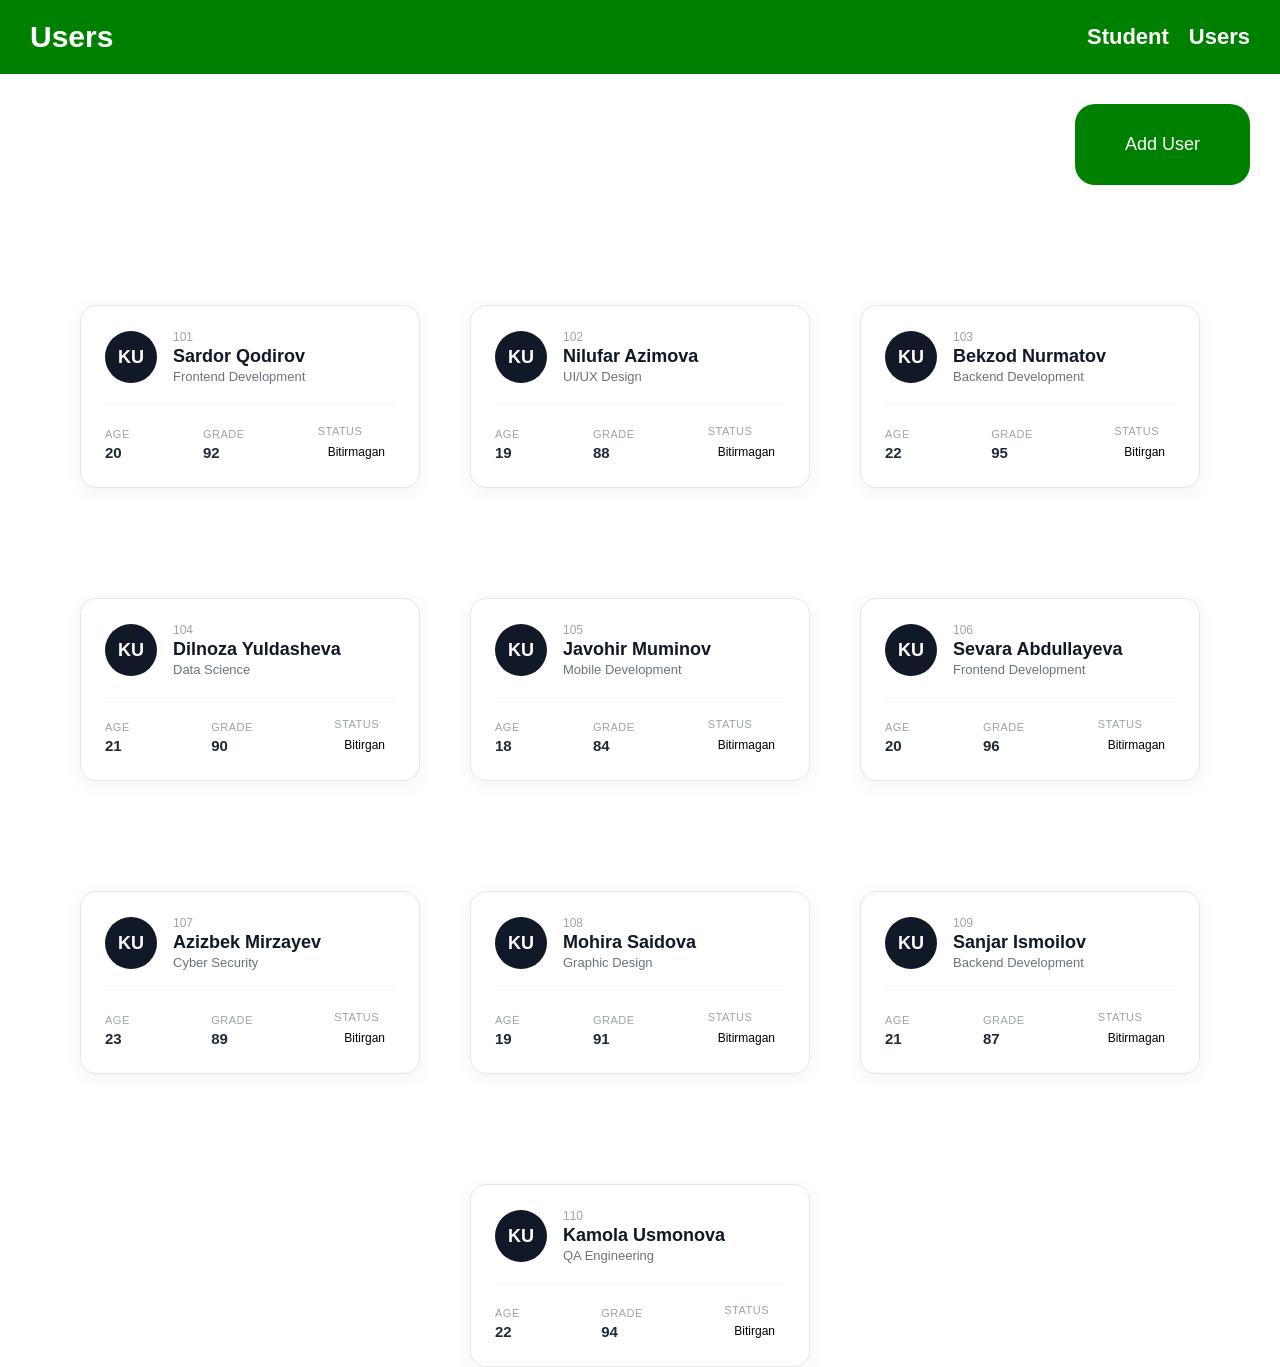
==== student.html @ aa642a86 "code" ====
<!doctype html>
<html lang="en">
  <head>
    <meta charset="UTF-8" />
    <meta name="viewport" content="width=device-width, initial-scale=1.0" />
    <title>CRUD</title>
    <!-- css -->
    <link rel="stylesheet" href="./css/student.css" />
  </head>
  <body>
    <header>
      <nav class="container">
        <h3 class="logo"><a href="./index.html">Users</a></h3>

        <div class="links">
          <a class="link" href="./student.html">Student</a>
          <a class="link" href="./index.html">Users</a>
        </div>
      </nav>
    </header>

    <main>
      <section>
        <div class="container addUser">
          <button class="add-btn">Add User</button>
        </div>
      </section>
      <section class="users-wrapper">
        <div class="user-card">
          <div class="card-header">
            <div class="avatar">KU</div>
            <div class="user-main">
              <span class="user-id" name="userId">${id}</span>
              <h2 class="user-name" name="userName">${fullName}</h2>
              <p class="user-course" name="userCourse">${course}</p>
            </div>
          </div>

          <div class="card-divider"></div>

          <div class="card-stats">
            <div class="stat-item">
              <span class="stat-label">Age</span>
              <span class="stat-value" name="userAge">${age}</span>
            </div>
            <div class="stat-item">
              <span class="stat-label">Grade</span>
              <span class="stat-value" name="userGrade">${grade}</span>
            </div>
            <div class="stat-item">
              <span class="stat-label">Status</span>
              <span class="badge" name="userStatus"
                >${isGraduated ? `Bitirgan ` : `Bitirmagan`}</span
              >
            </div>
          </div>
        </div>
      </section>
    </main>
    <div id="addUserModal" class="modal-overlay hidden">
      <div class="modal-content">
        <div class="modal-header">
          <h2>Yangi talaba qo'shish</h2>
          <a href="#" class="close-btn" title="Yopish">&times;</a>
        </div>

        <form class="modal-form">
          <!-- fullName -->
          <div class="form-group">
            <label for="fullName">F.I.Sh. (To'liq ism)</label>
            <input
              type="text"
              id="fullName"
              name="fullName"
              placeholder="Masalan: Nilufar Azimova"
              required
            />
          </div>

          <!-- age & grade в одну строку для удобства -->
          <div class="form-row">
            <div class="form-group">
              <label for="age">Yoshi</label>
              <input
                type="number"
                id="age"
                name="age"
                min="10"
                max="100"
                placeholder="19"
                required
              />
            </div>

            <div class="form-group">
              <label for="grade">Bahosi (0–100)</label>
              <input
                type="number"
                id="grade"
                name="grade"
                min="0"
                max="100"
                placeholder="88"
                required
              />
            </div>
          </div>

          <!-- course -->
          <div class="form-group">
            <label for="course">Kurs nomi</label>
            <select id="course" name="course" required>
              <option value="" disabled selected>Kursni tanlang...</option>
              <option value="UI/UX Design">UI/UX Design</option>
              <option value="Frontend Development">Frontend Development</option>
              <option value="Backend Development">Backend Development</option>
              <option value="Mobile Development">Mobile Development</option>
            </select>
          </div>

          <!-- isGraduated -->
          <div class="form-group checkbox-group">
            <input type="checkbox" id="isGraduated" name="isGraduated" />
            <label for="isGraduated">Bitirganmi? (O'qishni tamomlagan)</label>
          </div>

          <!-- Кнопки действий -->
          <div class="modal-footer">
            <a href="#" class="btn btn-cancel">Bekor qilish</a>
            <button type="submit" class="btn btn-submit">Saqlash</button>
          </div>
        </form>
      </div>
    </div>
    <script type="module" src="./js/student.js"></script>
  </body>
</html>
---- css/student.css ----
* {
  margin: 0;
  padding: 0;
  box-sizing: border-box;
}

a {
  text-decoration: none;
}

li {
  list-style: none;
}

input {
  outline: none;
}

button {
  border: none;
}

.container {
  width: 100%;
  max-width: 1240px;
  margin-left: auto;
  margin-right: auto;
  padding-left: 10px;
  padding-right: 10px;
}

header {
  padding: 20px;
  background-color: green;
}

nav {
  display: flex;
  align-items: center;
  justify-content: space-between;

  a {
    color: white;
    font-size: 22px;
    font-weight: 600;
  }
}

.logo a {
  font-size: 30px;
  font-weight: 700;
}

.links {
  display: flex;
  align-items: center;
  gap: 20px;
}

.users-wrapper {
  padding-top: 60px;
}

.add-btn {
  padding: 30px 50px;
  border-radius: 20px;
  background-color: green;
  color: white;
  font-size: 18px;
}
.addUser {
  margin-top: 30px;
  flex-grow: 1;
  display: flex;
  flex-direction: row-reverse;
}

.user-card {
  background: #ffffff;
  width: 340px;
  box-sizing: border-box;
  border-radius: 16px;
  padding: 24px;
  box-shadow: 0 4px 20px rgba(0, 0, 0, 0.05);
  border: 1px solid #e5e7eb;
  transition:
    transform 0.2s ease,
    box-shadow 0.2s ease;
}

.user-card:hover {
  transform: translateY(-2px);
  box-shadow: 0 8px 25px rgba(0, 0, 0, 0.08);
}

.card-header {
  display: flex;
  align-items: center;
  gap: 16px;
}

.avatar {
  width: 52px;
  height: 52px;
  border-radius: 50%;
  background-color: #111827;
  color: #ffffff;
  display: flex;
  align-items: center;
  justify-content: center;
  font-weight: 600;
  font-size: 18px;
  flex-shrink: 0;
}

.user-main {
  display: flex;
  flex-direction: column;
}

.user-id {
  font-size: 12px;
  color: #9ca3af;
  font-weight: 500;
}

.user-name {
  font-size: 18px;
  font-weight: 600;
  color: #111827;
  margin: 2px 0;
}

.user-course {
  font-size: 13px;
  color: #6b7280;
}

.card-divider {
  height: 1px;
  background-color: #f3f4f6;
  margin: 20px 0;
}

.card-stats {
  display: flex;
  justify-content: space-between;
  align-items: center;
}

.stat-item {
  display: flex;
  flex-direction: column;
  gap: 4px;
}

.stat-label {
  font-size: 11px;
  text-transform: uppercase;
  letter-spacing: 0.5px;
  color: #9ca3af;
}

.stat-value {
  font-size: 15px;
  font-weight: 600;
  color: #1f2937;
}

.badge {
  font-size: 12px;
  font-weight: 500;
  padding: 4px 10px;
  border-radius: 20px;
}

.badge.graduated {
  background-color: #ecfdf5;
  color: #059669;
}

.badge.studying {
  background-color: #eff6ff;
  color: #2563eb;
}
.users-wrapper {
  display: flex;
  flex-wrap: wrap;
  gap: 50px;
  justify-content: center;
}

* {
  box-sizing: border-box;
  margin: 0;
  padding: 0;
  font-family:
    -apple-system, BlinkMacSystemFont, "Segoe UI", Roboto, sans-serif;
}

/* Затемненный фон модального окна */
.modal-overlay {
  position: fixed;
  top: 0;
  left: 0;
  width: 100%;
  height: 100%;
  background: rgba(17, 24, 39, 0.6);
  backdrop-filter: blur(3px);
  display: flex;
  justify-content: center;
  align-items: center;
  transition: all 0.25s ease;
  z-index: 1000;
}
.hidden {
  display: none;
}

/* Контейнер модального окна */
.modal-content {
  background: #ffffff;
  width: 100%;
  max-width: 440px;
  border-radius: 12px;
  padding: 24px;
  box-shadow: 0 20px 25px -5px rgba(0, 0, 0, 0.1);
  transform: translateY(-15px);
  transition: transform 0.25s ease;
}

.modal-overlay:target .modal-content {
  transform: translateY(0);
}

/* Шапка модалки */
.modal-header {
  display: flex;
  justify-content: space-between;
  align-items: center;
  margin-bottom: 20px;
  padding-bottom: 12px;
  border-bottom: 1px solid #e5e7eb;
}

.modal-header h2 {
  font-size: 1.25rem;
  color: #111827;
}

.close-btn {
  text-decoration: none;
  font-size: 1.5rem;
  color: #6b7280;
  line-height: 1;
  transition: color 0.2s;
}

.close-btn:hover {
  color: #111827;
}

/* Поля формы */
.form-group {
  margin-bottom: 16px;
  display: flex;
  flex-direction: column;
}

.form-row {
  display: flex;
  gap: 12px;
}

.form-row .form-group {
  flex: 1;
}

label {
  font-size: 0.875rem;
  font-weight: 500;
  color: #374151;
  margin-bottom: 6px;
}

input[type="text"],
input[type="number"],
select {
  padding: 10px 12px;
  border: 1px solid #d1d5db;
  border-radius: 8px;
  font-size: 0.95rem;
  color: #111827;
  outline: none;
  transition:
    border-color 0.2s,
    box-shadow 0.2s;
}

input:focus,
select:focus {
  border-color: #2563eb;
  box-shadow: 0 0 0 3px rgba(37, 99, 235, 0.15);
}

/* Чекбокс */
.checkbox-group {
  flex-direction: row;
  align-items: center;
  gap: 10px;
  margin-top: 8px;
}

.checkbox-group input[type="checkbox"] {
  width: 18px;
  height: 18px;
  accent-color: #2563eb;
  cursor: pointer;
}

.checkbox-group label {
  margin-bottom: 0;
  cursor: pointer;
}

/* Подвал с кнопками */
.modal-footer {
  display: flex;
  justify-content: flex-end;
  gap: 10px;
  margin-top: 24px;
  padding-top: 16px;
  border-top: 1px solid #e5e7eb;
}

.btn {
  padding: 10px 18px;
  border-radius: 8px;
  font-size: 0.9rem;
  font-weight: 500;
  cursor: pointer;
  text-decoration: none;
  border: none;
  transition: background 0.2s;
}

.btn-cancel {
  background-color: #f3f4f6;
  color: #374151;
}

.btn-cancel:hover {
  background-color: #e5e7eb;
}

.btn-submit {
  background-color: #2563eb;
  color: #ffffff;
}

.btn-submit:hover {
  background-color: #1d4ed8;
}
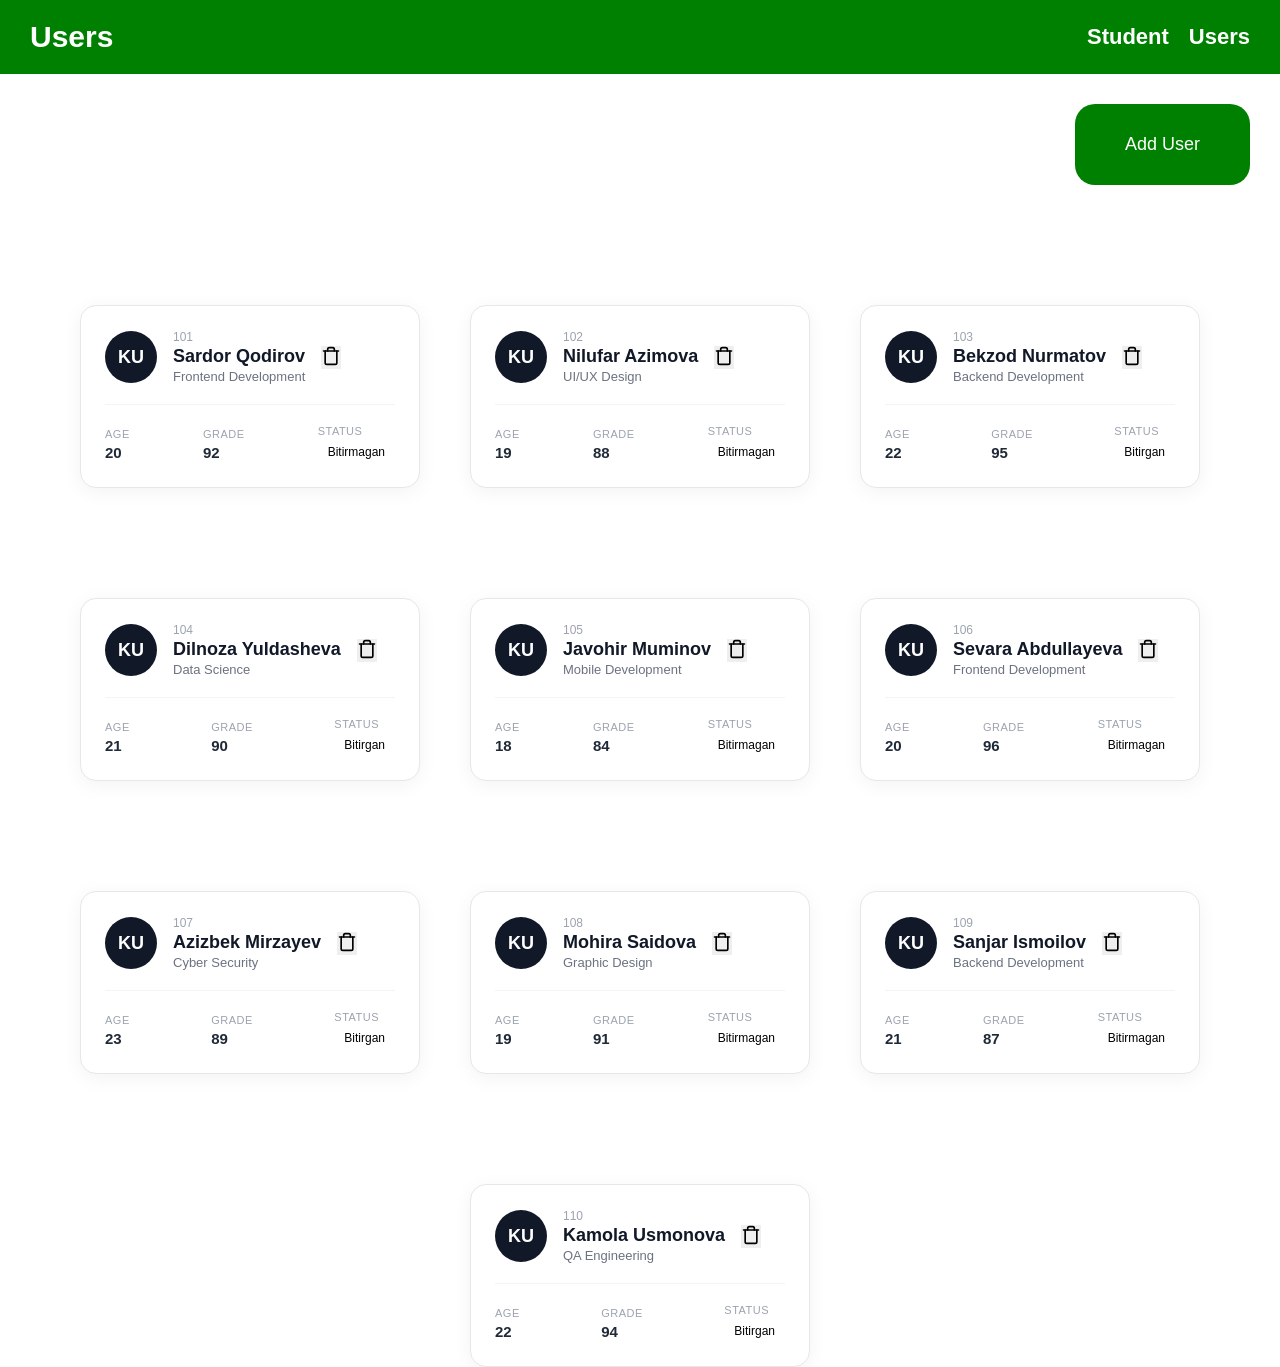
==== commit a25b2c12: "code" ====
--- a/student.html
+++ b/student.html
@@ -93,7 +93,7 @@
             </div>
 
             <div class="form-group">
-              <label for="grade">Bahosi (0–100)</label>
+              <label for="grade">Bahosi (0-100)</label>
               <input
                 type="number"
                 id="grade"
@@ -126,7 +126,7 @@
 
           <!-- Кнопки действий -->
           <div class="modal-footer">
-            <a href="#" class="btn btn-cancel">Bekor qilish</a>
+            <a href="#" type="reset" class="btn btn-cancel">Bekor qilish</a>
             <button type="submit" class="btn btn-submit">Saqlash</button>
           </div>
         </form>
